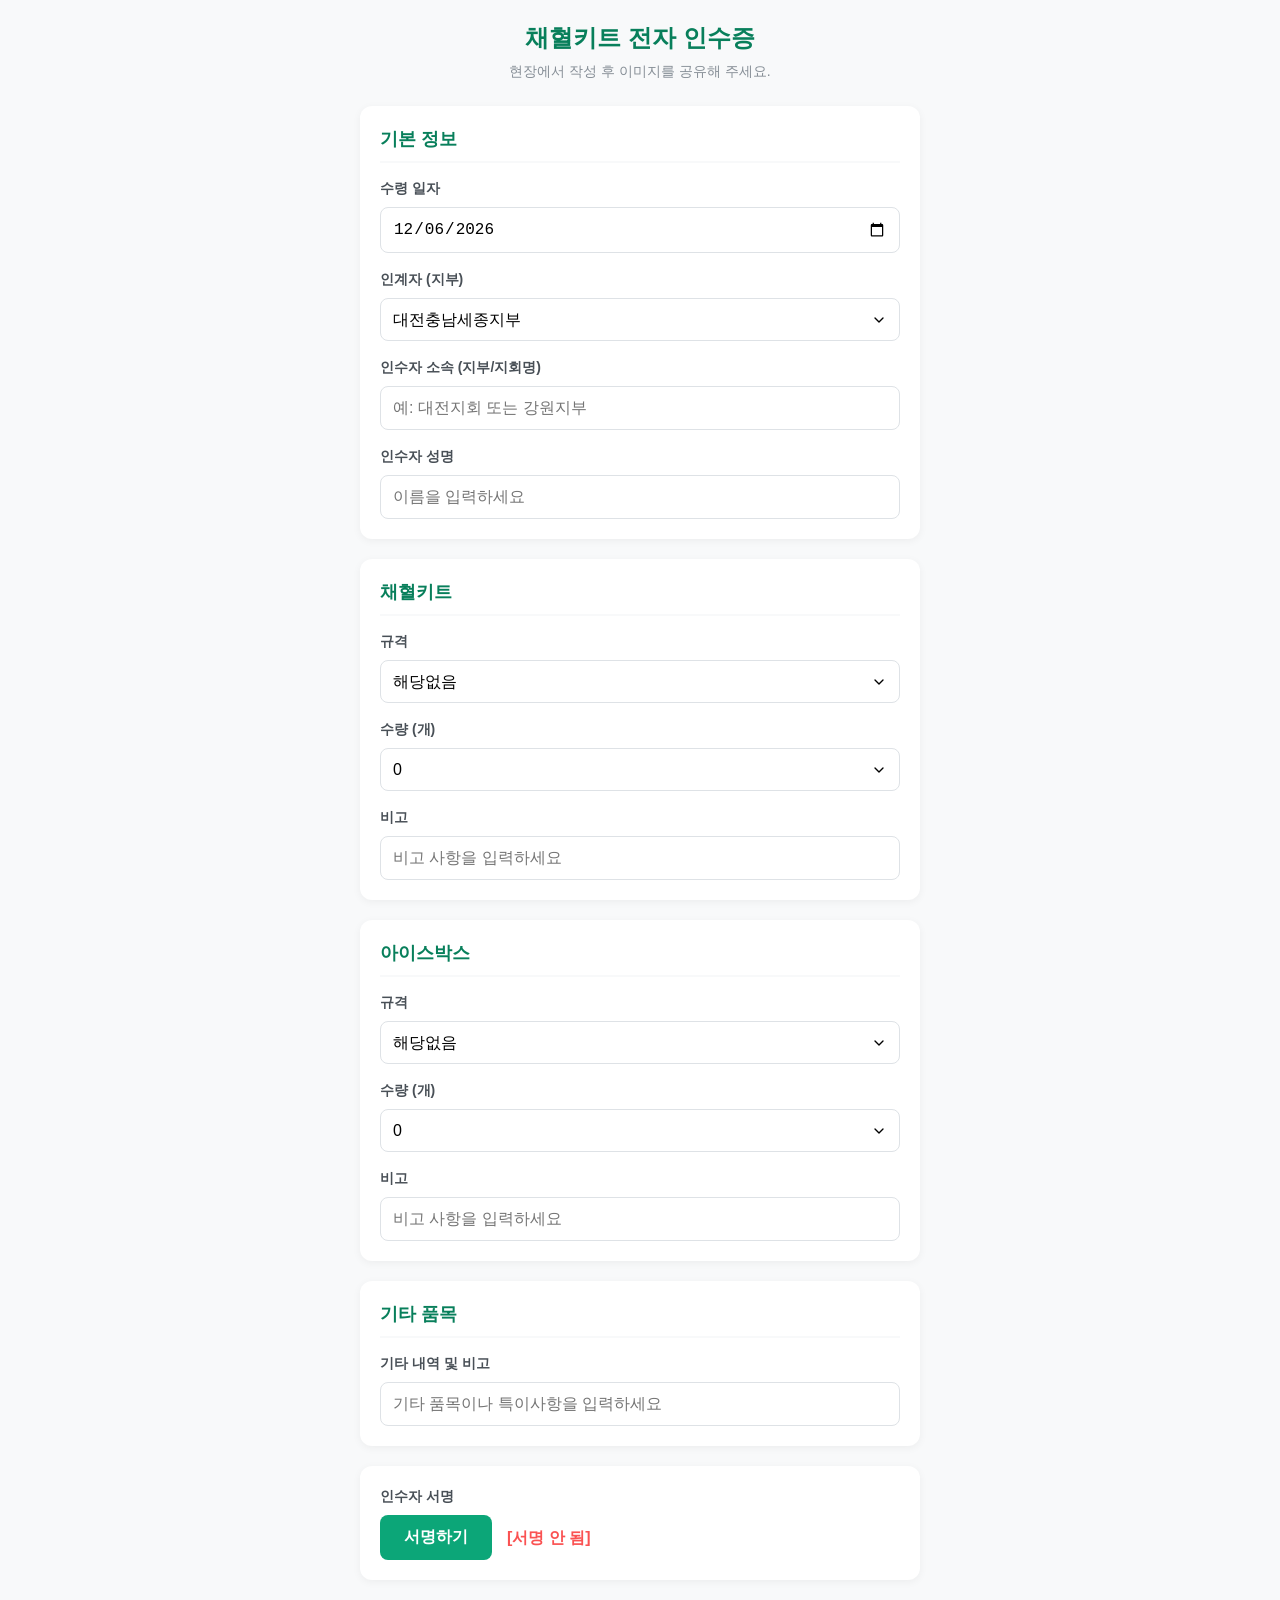
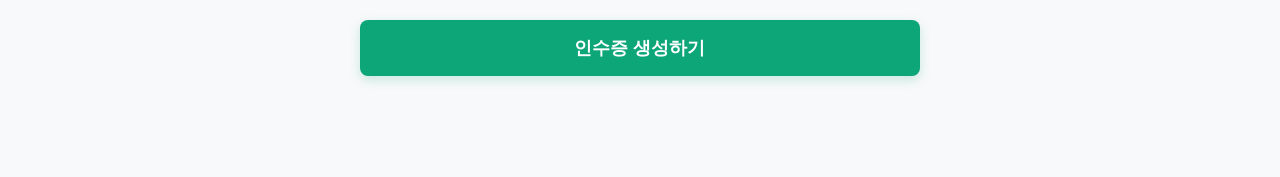
==== kit-receipt/index.html @ 67b8ada3 "feat: Add mobile electronic kit receipt app" ====
<!DOCTYPE html>
<html lang="ko">
<head>
    <meta charset="UTF-8">
    <meta name="viewport" content="width=device-width, initial-scale=1.0, maximum-scale=1.0, user-scalable=no">
    <title>채혈키트 전자 인수증</title>
    <!-- html2canvas for generating image -->
    <script src="https://html2canvas.hertzen.com/dist/html2canvas.min.js"></script>
    <style>
        :root {
            --primary: #0ca678;
            --primary-dark: #087f5b;
            --bg: #f8f9fa;
            --text: #212529;
            --border: #dee2e6;
        }
        * { box-sizing: border-box; margin: 0; padding: 0; }
        body { 
            font-family: -apple-system, BlinkMacSystemFont, "Segoe UI", Roboto, "Helvetica Neue", Arial, sans-serif;
            background-color: var(--bg);
            color: var(--text);
            line-height: 1.5;
        }
        
        /* Mobile Form UI */
        .container {
            max-width: 600px;
            margin: 0 auto;
            padding: 20px;
            padding-bottom: 100px;
        }
        .header {
            text-align: center;
            margin-bottom: 24px;
        }
        .header h1 {
            font-size: 24px;
            color: var(--primary-dark);
        }
        
        .form-group {
            background: white;
            padding: 20px;
            border-radius: 12px;
            box-shadow: 0 2px 8px rgba(0,0,0,0.05);
            margin-bottom: 20px;
        }
        .form-group h3 {
            margin-bottom: 15px;
            color: var(--primary-dark);
            border-bottom: 2px solid var(--bg);
            padding-bottom: 8px;
            font-size: 18px;
        }
        .form-row {
            margin-bottom: 16px;
        }
        .form-row:last-child { margin-bottom: 0; }
        
        label {
            display: block;
            font-weight: 600;
            margin-bottom: 8px;
            font-size: 14px;
            color: #495057;
        }
        input[type="text"], input[type="number"], input[type="date"], select {
            width: 100%;
            padding: 12px;
            border: 1px solid var(--border);
            border-radius: 8px;
            font-size: 16px;
            background: white;
        }
        select {
            appearance: none;
            -webkit-appearance: none;
            background-image: url("data:image/svg+xml;charset=UTF-8,%3csvg xmlns='http://www.w3.org/2000/svg' viewBox='0 0 24 24' fill='none' stroke='currentColor' stroke-width='2' stroke-linecap='round' stroke-linejoin='round'%3e%3cpolyline points='6 9 12 15 18 9'%3e%3c/polyline%3e%3c/svg%3e");
            background-repeat: no-repeat;
            background-position: right 12px center;
            background-size: 16px;
            padding-right: 40px;
        }
        
        .btn {
            padding: 12px 24px;
            border-radius: 8px;
            border: none;
            font-size: 16px;
            font-weight: bold;
            cursor: pointer;
            text-decoration: none;
            color: white;
            text-align: center;
        }
        .btn-primary { background: var(--primary); }
        .btn-secondary { background: #e9ecef; color: #212529; border: 1px solid #dee2e6; }
        
        .submit-btn {
            background: var(--primary);
            color: white;
            border: none;
            width: 100%;
            padding: 16px;
            border-radius: 8px;
            font-size: 18px;
            font-weight: bold;
            cursor: pointer;
            margin-top: 20px;
            box-shadow: 0 4px 12px rgba(12, 166, 120, 0.2);
        }
        .submit-btn:active { background: var(--primary-dark); }

        /* Modal UI */
        .modal {
            display: none; 
            position: fixed; 
            z-index: 1000; 
            left: 0; top: 0; width: 100%; height: 100%; 
            background-color: rgba(0,0,0,0.6);
            align-items: center; justify-content: center;
        }
        .modal-content {
            background-color: white;
            padding: 24px;
            border-radius: 16px;
            width: 90%;
            max-width: 500px;
            box-shadow: 0 10px 30px rgba(0,0,0,0.2);
        }
        .modal-content h3 { margin-bottom: 10px; text-align: center; color: var(--primary-dark); font-size: 20px; }
        .signature-wrapper {
            border: 2px solid var(--border);
            border-radius: 8px;
            overflow: hidden;
            background: #f8f9fa;
            touch-action: none; /* Prevent scrolling while signing */
            margin-top: 15px;
        }
        canvas {
            display: block;
            width: 100%;
            height: 180px;
            background: white;
        }
        .modal-actions {
            display: flex; gap: 10px; margin-top: 20px; justify-content: space-between;
        }
        .modal-actions .btn { flex: 1; padding: 14px 0; font-size: 15px; }

        /* Output View (Hidden initially) */
        #output-container {
            display: none;
            padding: 20px;
            text-align: center;
        }
        #output-image {
            max-width: 100%;
            border: 1px solid #ccc;
            box-shadow: 0 4px 12px rgba(0,0,0,0.1);
            margin-bottom: 20px;
            border-radius: 8px;
        }
        .btn-group {
            display: flex;
            gap: 10px;
            justify-content: center;
        }
        .btn-share { background: #FEE500; color: #000; } /* Kakao Yellow */
        .btn-restart { background: #868E96; }

        /* Document Template (Used for image generation, hidden from normal view) */
        .receipt-template-wrapper {
            position: absolute;
            left: -9999px; /* Hide off-screen */
            top: 0;
            background: white;
        }
        .receipt-template {
            width: 794px; /* A4 width at 96dpi */
            height: 1123px; /* A4 height */
            background: white;
            padding: 80px;
            font-family: 'Malgun Gothic', "맑은 고딕", sans-serif;
            color: black;
            box-sizing: border-box;
            position: relative;
        }
        .receipt-header {
            text-align: center;
            margin-bottom: 60px;
            margin-top: 20px;
        }
        .receipt-header h1 { font-size: 56px; font-weight: bold; letter-spacing: 20px; border-bottom: 2px solid #000; display: inline-block; padding-bottom: 10px; padding-left: 20px; }
        
        .receipt-recipient {
            font-size: 22px;
            font-weight: bold;
            margin-bottom: 40px;
        }
        
        .receipt-statement {
            text-align: center;
            font-size: 26px;
            font-weight: bold;
            margin: 60px 0;
        }
        
        .receipt-sign {
            text-align: right;
            font-size: 22px;
            margin-bottom: 80px;
        }
        .receipt-sign .sign-row {
            margin-bottom: 15px;
            display: flex;
            justify-content: flex-end;
            align-items: center;
        }
        .receipt-sign .sign-label {
            width: 140px;
            text-align: left;
        }
        .receipt-sign .sign-value {
            display: inline-block;
            width: 200px;
            text-align: left;
            border-bottom: 1px solid #000;
            padding-left: 10px;
            position: relative;
        }
        .receipt-sign-img {
            position: absolute;
            right: -20px;
            top: -40px;
            height: 90px;
        }
        
        table {
            width: 100%;
            border-collapse: collapse;
            font-size: 18px;
            text-align: center;
            margin-bottom: 40px;
        }
        th, td {
            border: 1px solid black;
            padding: 15px;
        }
        th { background: #f0f0f0; }
        
        .bottom-org {
            position: absolute;
            bottom: 100px;
            width: calc(100% - 160px);
            text-align: center;
            font-size: 32px;
            font-weight: bold;
            letter-spacing: 5px;
        }

    </style>
</head>
<body>

    <!-- 1. Mobile Form View -->
    <div class="container" id="form-container">
        <div class="header">
            <h1>채혈키트 전자 인수증</h1>
            <p style="color: #868e96; font-size: 14px; margin-top: 5px;">현장에서 작성 후 이미지를 공유해 주세요.</p>
        </div>
        
        <!-- 기본 정보 -->
        <div class="form-group">
            <h3>기본 정보</h3>
            <div class="form-row">
                <label>수령 일자</label>
                <input type="date" id="dateInput">
            </div>
            <div class="form-row">
                <label>인계자 (지부)</label>
                <select id="giverInput">
                    <option value="중앙사무국">중앙사무국</option>
                    <option value="서울인천경기지부">서울인천경기지부</option>
                    <option value="강원지부">강원지부</option>
                    <option value="충북지부">충북지부</option>
                    <option value="대전충남세종지부" selected>대전충남세종지부</option>
                    <option value="대구경북지부">대구경북지부</option>
                    <option value="부산울산경남지부">부산울산경남지부</option>
                    <option value="전북지부">전북지부</option>
                    <option value="광주전남지부">광주전남지부</option>
                    <option value="제주지부">제주지부</option>
                </select>
            </div>
            <div class="form-row">
                <label>인수자 소속 (지부/지회명)</label>
                <input type="text" id="branchInput" placeholder="예: 대전지회 또는 강원지부">
            </div>
            <div class="form-row">
                <label>인수자 성명</label>
                <input type="text" id="nameInput" placeholder="이름을 입력하세요">
            </div>
        </div>

        <!-- 물품 정보: 채혈키트 -->
        <div class="form-group">
            <h3>채혈키트</h3>
            <div class="form-row">
                <label>규격</label>
                <div style="display: flex; gap: 8px;">
                    <select id="kitSpecSelect" style="flex: 1;" onchange="toggleSpecInput('kit')">
                        <option value="해당없음">해당없음</option>
                        <option value="개">개</option>
                        <option value="직접입력">직접입력...</option>
                    </select>
                    <input type="text" id="kitSpecInput" style="flex: 1; display: none;" placeholder="규격 입력">
                </div>
            </div>
            <div class="form-row">
                <label>수량 (개)</label>
                <select id="kitCountInput"></select>
            </div>
            <div class="form-row">
                <label>비고</label>
                <input type="text" id="kitRemarkInput" placeholder="비고 사항을 입력하세요">
            </div>
        </div>

        <!-- 물품 정보: 아이스박스 -->
        <div class="form-group">
            <h3>아이스박스</h3>
            <div class="form-row">
                <label>규격</label>
                <div style="display: flex; gap: 8px;">
                    <select id="iceboxSpecSelect" style="flex: 1;" onchange="toggleSpecInput('icebox')">
                        <option value="해당없음">해당없음</option>
                        <option value="개">개</option>
                        <option value="직접입력">직접입력...</option>
                    </select>
                    <input type="text" id="iceboxSpecInput" style="flex: 1; display: none;" placeholder="규격 입력">
                </div>
            </div>
            <div class="form-row">
                <label>수량 (개)</label>
                <select id="iceboxCountInput"></select>
            </div>
            <div class="form-row">
                <label>비고</label>
                <input type="text" id="iceboxRemarkInput" placeholder="비고 사항을 입력하세요">
            </div>
        </div>

        <!-- 기타 -->
        <div class="form-group">
            <h3>기타 품목</h3>
            <div class="form-row">
                <label>기타 내역 및 비고</label>
                <input type="text" id="etcInput" placeholder="기타 품목이나 특이사항을 입력하세요">
            </div>
        </div>

        <!-- 서명 -->
        <div class="form-group">
            <div class="form-row">
                <label>인수자 서명</label>
                <div style="display: flex; align-items: center; gap: 15px;">
                    <button type="button" class="btn btn-primary" onclick="openSigModal()">서명하기</button>
                    <span id="sigStatus" style="color: #fa5252; font-weight: bold;">[서명 안 됨]</span>
                </div>
                <img id="sigPreview" src="" style="display:none; height: 60px; margin-top: 15px; border: 1px solid #dee2e6; border-radius: 8px; background: #fff; padding: 5px;">
            </div>
        </div>

        <button class="submit-btn" onclick="generateReceipt()">인수증 생성하기</button>
    </div>

    <!-- Signature Modal -->
    <div id="sigModal" class="modal">
        <div class="modal-content">
            <h3>서명 입력</h3>
            <p style="text-align:center; font-size:14px; color:#666; margin-bottom:5px;">아래 영역에 손가락으로 서명해 주세요.</p>
            <div class="signature-wrapper">
                <canvas id="sigCanvas"></canvas>
            </div>
            <div class="modal-actions">
                <button class="btn btn-secondary" onclick="clearSignature()">다시 쓰기</button>
                <button class="btn btn-primary" onclick="saveSignature()">적용하기</button>
                <button class="btn btn-secondary" onclick="closeSigModal()" style="flex: 0.5;">취소</button>
            </div>
        </div>
    </div>

    <!-- 2. Output View -->
    <div id="output-container">
        <h2>인수증이 생성되었습니다!</h2>
        <p style="margin-bottom: 20px; color: #666;">아래 이미지를 꾹 눌러 저장하거나 공유버튼을 누르세요.</p>
        <img id="output-image" src="" alt="생성된 인수증">
        <div class="btn-group">
            <button class="btn btn-share" onclick="shareImage()">카카오톡/문자 공유</button>
            <button class="btn btn-restart" onclick="location.reload()">새로 작성</button>
        </div>
    </div>

    <!-- 3. Hidden Print Template (A4 Size) -->
    <div class="receipt-template-wrapper">
        <div class="receipt-template" id="receiptTemplate">
            <div class="receipt-header">
                <h1>인 수 증</h1>
            </div>
            
            <div class="receipt-recipient" id="tplRecipientOrg">
                야생생물관리협회 OOO지부 귀하
            </div>
            
            <table>
                <thead>
                    <tr>
                        <th style="width: 25%;">품 명</th>
                        <th style="width: 25%;">규 격</th>
                        <th style="width: 20%;">수 량</th>
                        <th style="width: 30%;">비 고</th>
                    </tr>
                </thead>
                <tbody>
                    <tr>
                        <td>채혈키트</td>
                        <td id="tplKitSpec">-</td>
                        <td id="tplKit">0</td>
                        <td id="tplKitRemark"></td>
                    </tr>
                    <tr>
                        <td>아이스박스</td>
                        <td id="tplIceboxSpec">-</td>
                        <td id="tplIcebox">0</td>
                        <td id="tplIceboxRemark"></td>
                    </tr>
                    <tr>
                        <td>기타</td>
                        <td id="tplEtc" colspan="3" style="text-align: left;"></td>
                    </tr>
                </tbody>
            </table>

            <div class="receipt-statement">
                하기 물품을 정히 인수합니다.
            </div>

            <div style="text-align: right; font-size: 22px; margin-bottom: 40px;" id="tplDate">
                2026년 00월 00일
            </div>

            <div class="receipt-sign">
                <div class="sign-row">
                    <span class="sign-label">인수자 소속 :</span>
                    <span class="sign-value" id="tplBranch"></span>
                </div>
                <div class="sign-row">
                    <span class="sign-label">인수자 성명 :</span>
                    <span class="sign-value">
                        <span id="tplName"></span>
                        <span style="position: absolute; right: 10px;">(인)</span>
                        <img id="tplSign" class="receipt-sign-img" src="" style="display: none;">
                    </span>
                </div>
            </div>

            <div class="bottom-org" id="tplBottomOrgName">
                야생생물관리협회 OOO지부
            </div>
        </div>
    </div>

    <script>
        // Init 0~50 dropdowns
        const kitCountInput = document.getElementById('kitCountInput');
        const iceboxCountInput = document.getElementById('iceboxCountInput');
        for(let i=0; i<=50; i++) {
            kitCountInput.add(new Option(`${i}`, i));
            iceboxCountInput.add(new Option(`${i}`, i));
        }

        // Toggle custom spec input
        function toggleSpecInput(type) {
            const select = document.getElementById(`${type}SpecSelect`);
            const input = document.getElementById(`${type}SpecInput`);
            if (select.value === '직접입력') {
                input.style.display = 'block';
                input.focus();
            } else {
                input.style.display = 'none';
            }
        }

        // Set today's date as default
        document.getElementById('dateInput').valueAsDate = new Date();

        // Signature Modal & Canvas Logic
        const sigModal = document.getElementById('sigModal');
        const sigStatus = document.getElementById('sigStatus');
        const sigPreview = document.getElementById('sigPreview');
        let signatureApplied = false;

        const canvas = document.getElementById('sigCanvas');
        const ctx = canvas.getContext('2d');
        let isDrawing = false;
        
        function initCanvasSize() {
            // Setup canvas width based on modal content width
            const rect = canvas.parentElement.getBoundingClientRect();
            if (rect.width > 0 && canvas.width !== rect.width) {
                canvas.width = rect.width;
                canvas.height = 180;
                ctx.lineWidth = 3;
                ctx.lineCap = 'round';
                ctx.lineJoin = 'round';
                ctx.strokeStyle = '#000';
            }
        }

        function openSigModal() {
            sigModal.style.display = 'flex';
            setTimeout(initCanvasSize, 50); // slight delay to allow flex layout to compute
        }

        function closeSigModal() {
            sigModal.style.display = 'none';
        }

        function saveSignature() {
            if (isCanvasBlank(canvas)) {
                alert("서명을 먼저 입력해주세요.");
                return;
            }
            signatureApplied = true;
            sigStatus.innerText = "[서명 완료]";
            sigStatus.style.color = "var(--primary)";
            sigPreview.src = canvas.toDataURL('image/png');
            sigPreview.style.display = "block";
            closeSigModal();
        }

        function startDrawing(e) {
            isDrawing = true;
            draw(e);
        }
        function stopDrawing() {
            isDrawing = false;
            ctx.beginPath();
        }
        function draw(e) {
            if (!isDrawing) return;
            e.preventDefault();
            let clientX = e.clientX || (e.touches && e.touches[0].clientX);
            let clientY = e.clientY || (e.touches && e.touches[0].clientY);
            
            const rect = canvas.getBoundingClientRect();
            const x = clientX - rect.left;
            const y = clientY - rect.top;

            ctx.lineTo(x, y);
            ctx.stroke();
            ctx.beginPath();
            ctx.moveTo(x, y);
        }

        canvas.addEventListener('mousedown', startDrawing);
        canvas.addEventListener('mousemove', draw);
        canvas.addEventListener('mouseup', stopDrawing);
        canvas.addEventListener('mouseout', stopDrawing);

        canvas.addEventListener('touchstart', startDrawing, {passive: false});
        canvas.addEventListener('touchmove', draw, {passive: false});
        canvas.addEventListener('touchend', stopDrawing);

        function clearSignature() {
            ctx.clearRect(0, 0, canvas.width, canvas.height);
        }

        function isCanvasBlank(canvas) {
            const blank = document.createElement('canvas');
            blank.width = canvas.width;
            blank.height = canvas.height;
            return canvas.toDataURL() === blank.toDataURL();
        }

        // Generate Receipt
        async function generateReceipt() {
            const dateVal = document.getElementById('dateInput').value;
            const giverVal = document.getElementById('giverInput').value;
            const branchVal = document.getElementById('branchInput').value;
            const nameVal = document.getElementById('nameInput').value;
            
            if (!branchVal || !nameVal) {
                alert("인수자 소속과 성명을 입력해주세요.");
                return;
            }
            if (!signatureApplied) {
                alert("서명하기 버튼을 눌러 서명을 진행해 주세요.");
                return;
            }

            // Parse Date
            const d = new Date(dateVal);
            document.getElementById('tplDate').innerText = `${d.getFullYear()}년 ${d.getMonth() + 1}월 ${d.getDate()}일`;
            
            // Org Names
            const orgName = `야생생물관리협회 ${giverVal}`;
            document.getElementById('tplRecipientOrg').innerText = `${orgName} 귀하`;
            document.getElementById('tplBottomOrgName').innerText = orgName;
            
            // Signer Info
            document.getElementById('tplBranch').innerText = branchVal;
            document.getElementById('tplName').innerText = nameVal;

            // Specs
            let kitSpec = document.getElementById('kitSpecSelect').value;
            if (kitSpec === '직접입력') kitSpec = document.getElementById('kitSpecInput').value;
            if (kitSpec === '해당없음') kitSpec = '-';
            document.getElementById('tplKitSpec').innerText = kitSpec;

            let iceboxSpec = document.getElementById('iceboxSpecSelect').value;
            if (iceboxSpec === '직접입력') iceboxSpec = document.getElementById('iceboxSpecInput').value;
            if (iceboxSpec === '해당없음') iceboxSpec = '-';
            document.getElementById('tplIceboxSpec').innerText = iceboxSpec;

            // Counts & Remarks
            document.getElementById('tplKit').innerText = document.getElementById('kitCountInput').value;
            document.getElementById('tplKitRemark').innerText = document.getElementById('kitRemarkInput').value;
            
            document.getElementById('tplIcebox').innerText = document.getElementById('iceboxCountInput').value;
            document.getElementById('tplIceboxRemark').innerText = document.getElementById('iceboxRemarkInput').value;
            
            document.getElementById('tplEtc').innerText = document.getElementById('etcInput').value;

            // Set Signature Image
            const signImg = document.getElementById('tplSign');
            signImg.src = canvas.toDataURL('image/png');
            signImg.style.display = 'block';

            // Show loading state
            const btn = document.querySelector('.submit-btn');
            const originalText = btn.innerText;
            btn.innerText = "생성 중...";
            btn.disabled = true;

            try {
                // Generate Image from hidden template
                const template = document.getElementById('receiptTemplate');
                const canvasRendered = await html2canvas(template, {
                    scale: 2, // High resolution
                    useCORS: true,
                    backgroundColor: "#ffffff"
                });

                const imgData = canvasRendered.toDataURL('image/jpeg', 0.9);
                
                // Show output view
                document.getElementById('output-image').src = imgData;
                document.getElementById('form-container').style.display = 'none';
                document.getElementById('output-container').style.display = 'block';
                window.scrollTo(0, 0);

            } catch (err) {
                console.error("Error generating receipt", err);
                alert("인수증 생성 중 오류가 발생했습니다.");
            } finally {
                btn.innerText = originalText;
                btn.disabled = false;
            }
        }

        // Share API
        async function shareImage() {
            const imgEl = document.getElementById('output-image');
            try {
                const response = await fetch(imgEl.src);
                const blob = await response.blob();
                const file = new File([blob], '인수증.jpg', { type: 'image/jpeg' });

                if (navigator.share && navigator.canShare && navigator.canShare({ files: [file] })) {
                    await navigator.share({
                        title: '채혈키트 인수증',
                        files: [file]
                    });
                } else {
                    alert('현재 브라우저에서는 공유 기능을 지원하지 않습니다. 이미지를 꾹 눌러서 저장해주세요.');
                }
            } catch (err) {
                console.error(err);
                alert('공유 중 오류가 발생했습니다. 이미지를 꾹 눌러서 저장해주세요.');
            }
        }
    </script>
</body>
</html>
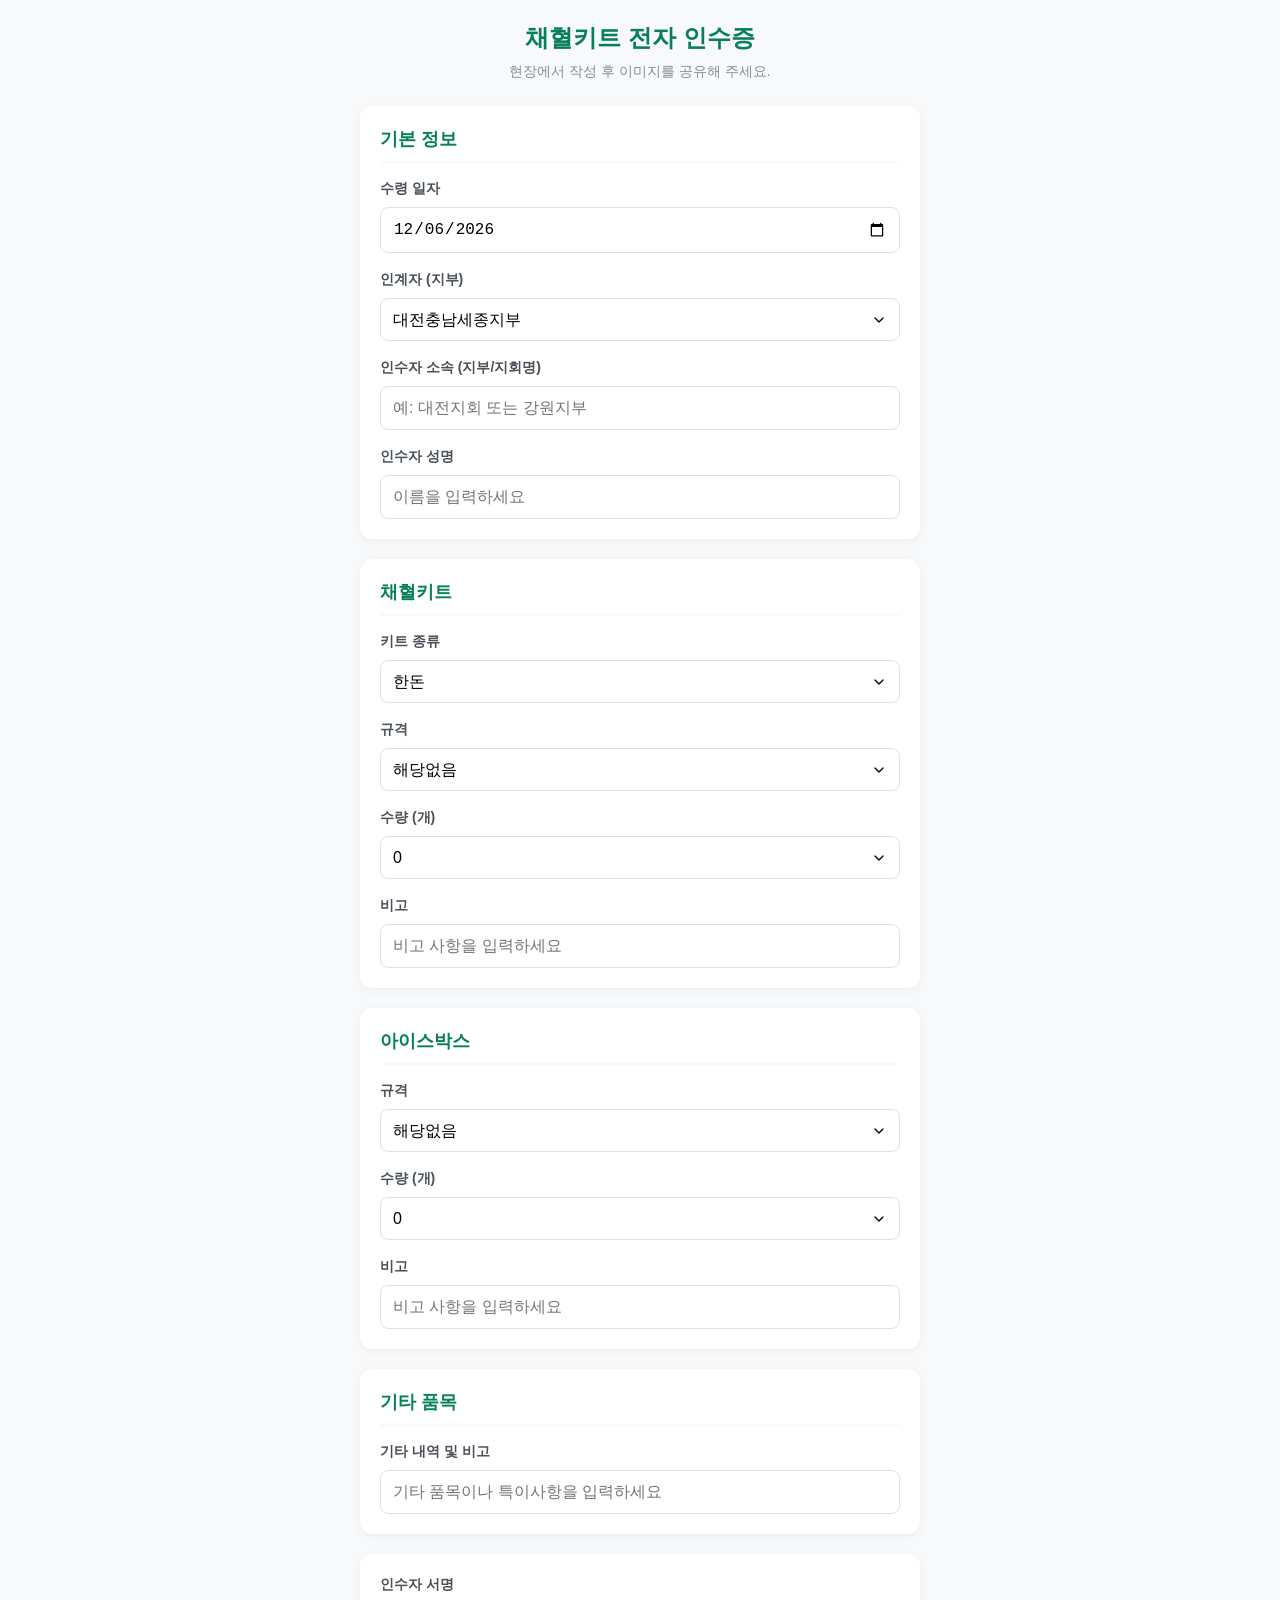
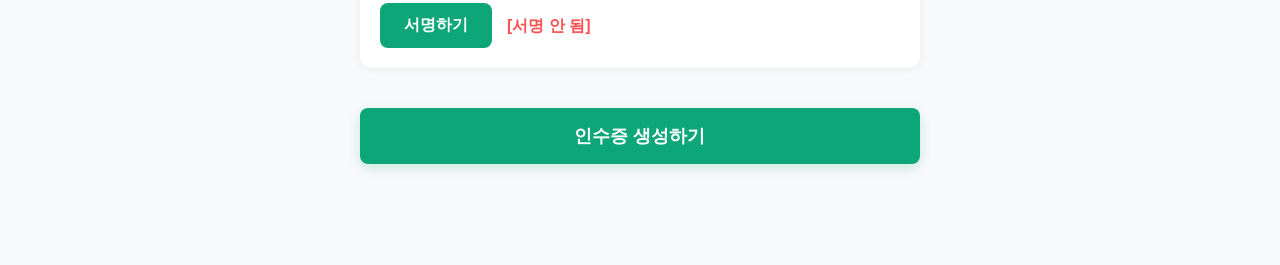
==== commit 90c78e2c: "Add Kit Type selection and update receipt image generation" ====
--- a/kit-receipt/index.html
+++ b/kit-receipt/index.html
@@ -166,8 +166,9 @@
             gap: 10px;
             justify-content: center;
         }
+        .btn-download { background: #4C6EF5; color: white; } /* Blue for Download */
         .btn-share { background: #FEE500; color: #000; } /* Kakao Yellow */
-        .btn-restart { background: #868E96; }
+        .btn-restart { background: #868E96; color: white; }
 
         /* Document Template (Used for image generation, hidden from normal view) */
         .receipt-template-wrapper {
@@ -306,11 +307,18 @@
         <div class="form-group">
             <h3>채혈키트</h3>
             <div class="form-row">
+                <label>키트 종류</label>
+                <select id="kitTypeSelect">
+                    <option value="한돈">한돈</option>
+                    <option value="CWD">CWD</option>
+                    <option value="SFTS">SFTS</option>
+                </select>
+            </div>
+            <div class="form-row">
                 <label>규격</label>
                 <div style="display: flex; gap: 8px;">
                     <select id="kitSpecSelect" style="flex: 1;" onchange="toggleSpecInput('kit')">
                         <option value="해당없음">해당없음</option>
-                        <option value="개">개</option>
                         <option value="직접입력">직접입력...</option>
                     </select>
                     <input type="text" id="kitSpecInput" style="flex: 1; display: none;" placeholder="규격 입력">
@@ -334,7 +342,6 @@
                 <div style="display: flex; gap: 8px;">
                     <select id="iceboxSpecSelect" style="flex: 1;" onchange="toggleSpecInput('icebox')">
                         <option value="해당없음">해당없음</option>
-                        <option value="개">개</option>
                         <option value="직접입력">직접입력...</option>
                     </select>
                     <input type="text" id="iceboxSpecInput" style="flex: 1; display: none;" placeholder="규격 입력">
@@ -393,11 +400,14 @@
     <!-- 2. Output View -->
     <div id="output-container">
         <h2>인수증이 생성되었습니다!</h2>
-        <p style="margin-bottom: 20px; color: #666;">아래 이미지를 꾹 눌러 저장하거나 공유버튼을 누르세요.</p>
-        <img id="output-image" src="" alt="생성된 인수증">
-        <div class="btn-group">
-            <button class="btn btn-share" onclick="shareImage()">카카오톡/문자 공유</button>
-            <button class="btn btn-restart" onclick="location.reload()">새로 작성</button>
+        <p style="margin-bottom: 10px; color: #666;">✅ <strong>사진첩(갤러리)에 저장</strong>하려면 아래 이미지를 <strong>꾹 눌러서</strong> '이미지 저장'을 선택하세요.</p>
+        <img id="output-image" src="" alt="생성된 인수증" style="max-width: 100%; border: 1px solid #ccc; box-shadow: 0 4px 12px rgba(0,0,0,0.1); margin-bottom: 20px; border-radius: 8px;">
+        <div style="display: flex; flex-direction: column; gap: 10px; max-width: 400px; margin: 0 auto;">
+            <button class="btn btn-download" onclick="downloadImage()">파일로 다운로드 (내 파일)</button>
+            <div style="display: flex; gap: 10px;">
+                <button class="btn btn-share" style="flex: 1;" onclick="shareImage()">다른 앱으로 공유</button>
+                <button class="btn btn-restart" style="flex: 1;" onclick="location.reload()">새로 작성</button>
+            </div>
         </div>
     </div>
 
@@ -423,7 +433,7 @@
                 </thead>
                 <tbody>
                     <tr>
-                        <td>채혈키트</td>
+                        <td id="tplKitName">채혈키트</td>
                         <td id="tplKitSpec">-</td>
                         <td id="tplKit">0</td>
                         <td id="tplKitRemark"></td>
@@ -613,6 +623,9 @@
             document.getElementById('tplName').innerText = nameVal;
 
             // Specs
+            const kitType = document.getElementById('kitTypeSelect').value;
+            document.getElementById('tplKitName').innerHTML = `채혈키트<br><span style="font-size:16px; font-weight:normal;">(${kitType})</span>`;
+
             let kitSpec = document.getElementById('kitSpecSelect').value;
             if (kitSpec === '직접입력') kitSpec = document.getElementById('kitSpecInput').value;
             if (kitSpec === '해당없음') kitSpec = '-';
@@ -667,6 +680,23 @@
                 btn.innerText = originalText;
                 btn.disabled = false;
             }
+        }
+
+        // Download Image
+        function downloadImage() {
+            const imgEl = document.getElementById('output-image');
+            const link = document.createElement('a');
+            link.href = imgEl.src;
+            
+            const today = new Date();
+            const dateStr = today.getFullYear().toString() + 
+                            (today.getMonth() + 1).toString().padStart(2, '0') + 
+                            today.getDate().toString().padStart(2, '0');
+                            
+            link.download = `채혈키트_인수증_${dateStr}.jpg`;
+            document.body.appendChild(link);
+            link.click();
+            document.body.removeChild(link);
         }
 
         // Share API
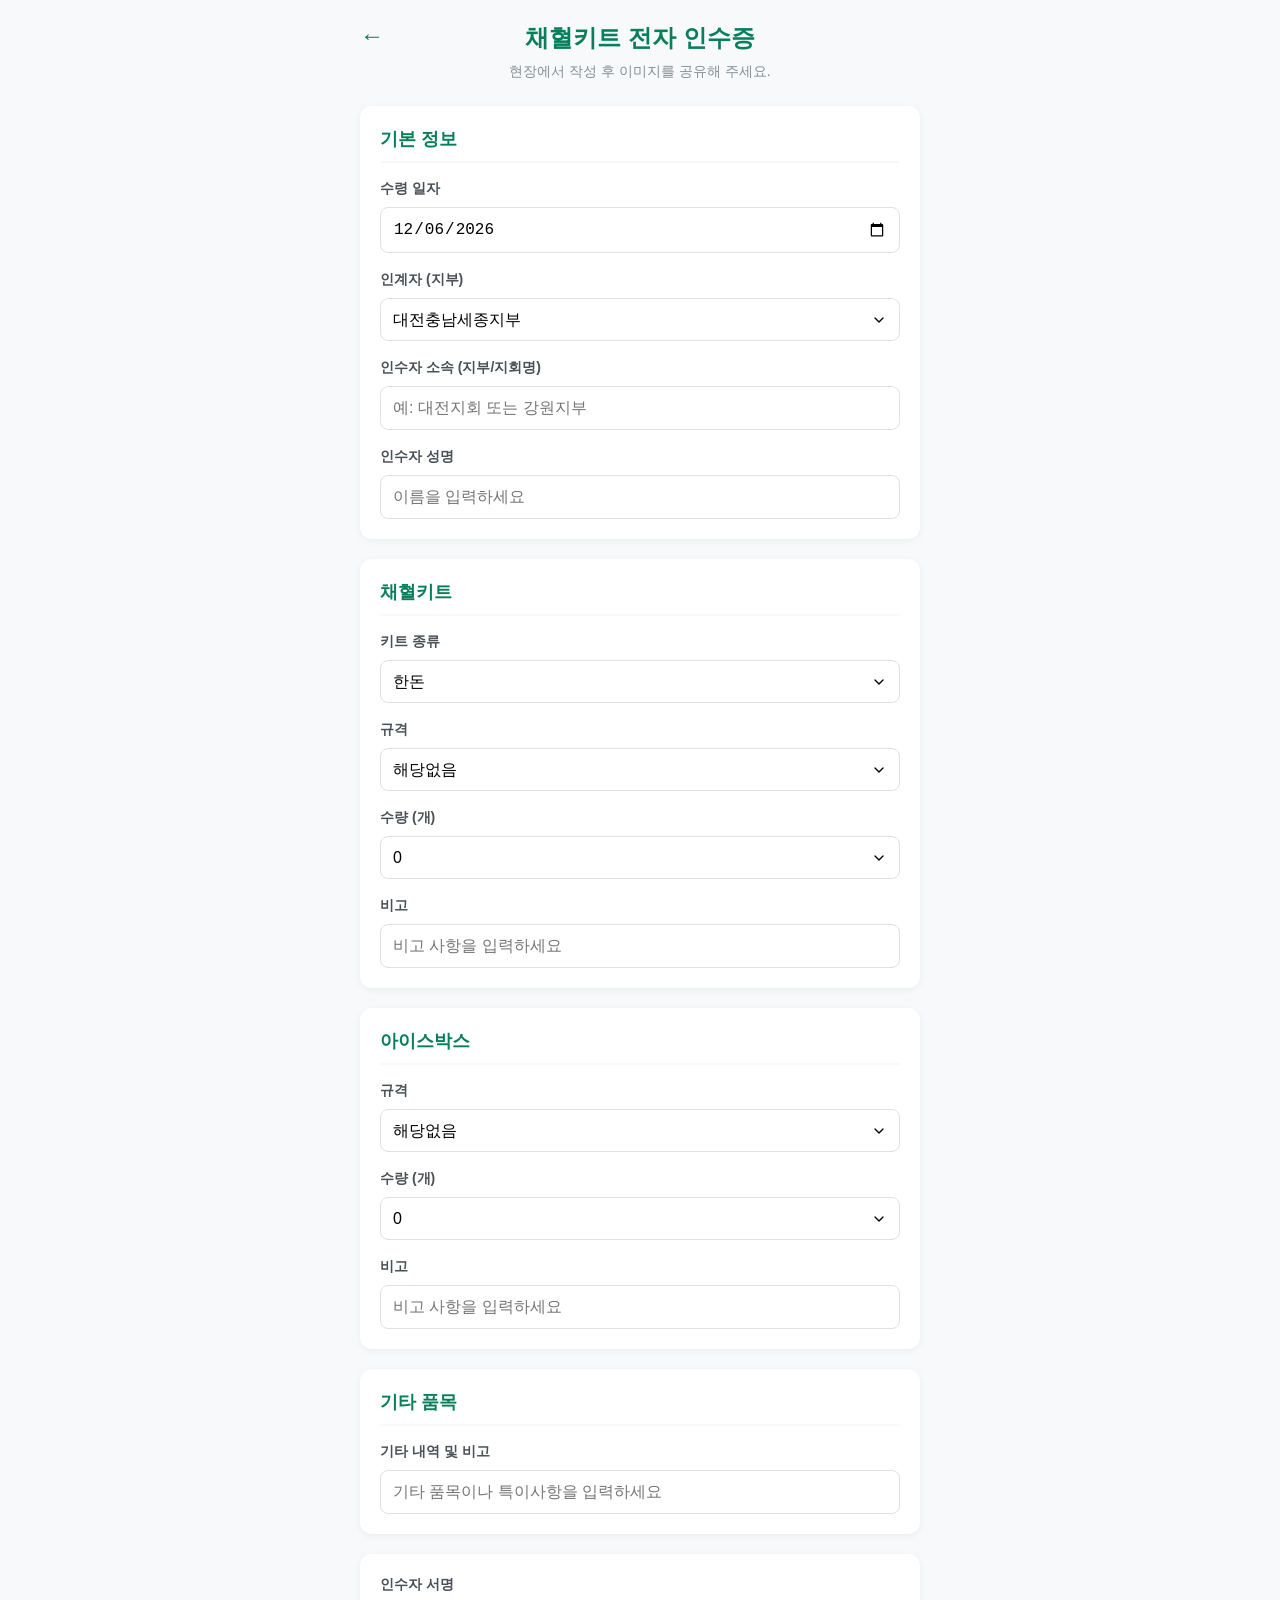
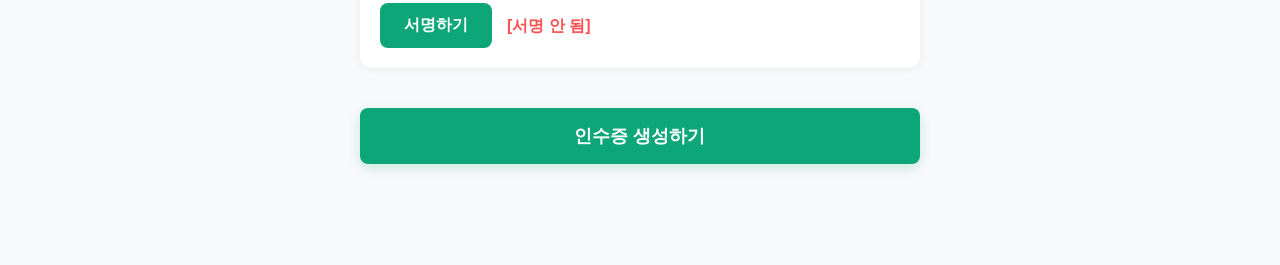
==== commit 863f3eb8: "Add back button to mobile web apps" ====
--- a/kit-receipt/index.html
+++ b/kit-receipt/index.html
@@ -266,7 +266,8 @@
 
     <!-- 1. Mobile Form View -->
     <div class="container" id="form-container">
-        <div class="header">
+        <div class="header" style="position: relative;">
+            <button onclick="history.back()" style="position: absolute; left: 0; top: 2px; background: none; border: none; font-size: 24px; cursor: pointer; color: var(--primary-dark);" aria-label="이전으로">←</button>
             <h1>채혈키트 전자 인수증</h1>
             <p style="color: #868e96; font-size: 14px; margin-top: 5px;">현장에서 작성 후 이미지를 공유해 주세요.</p>
         </div>
